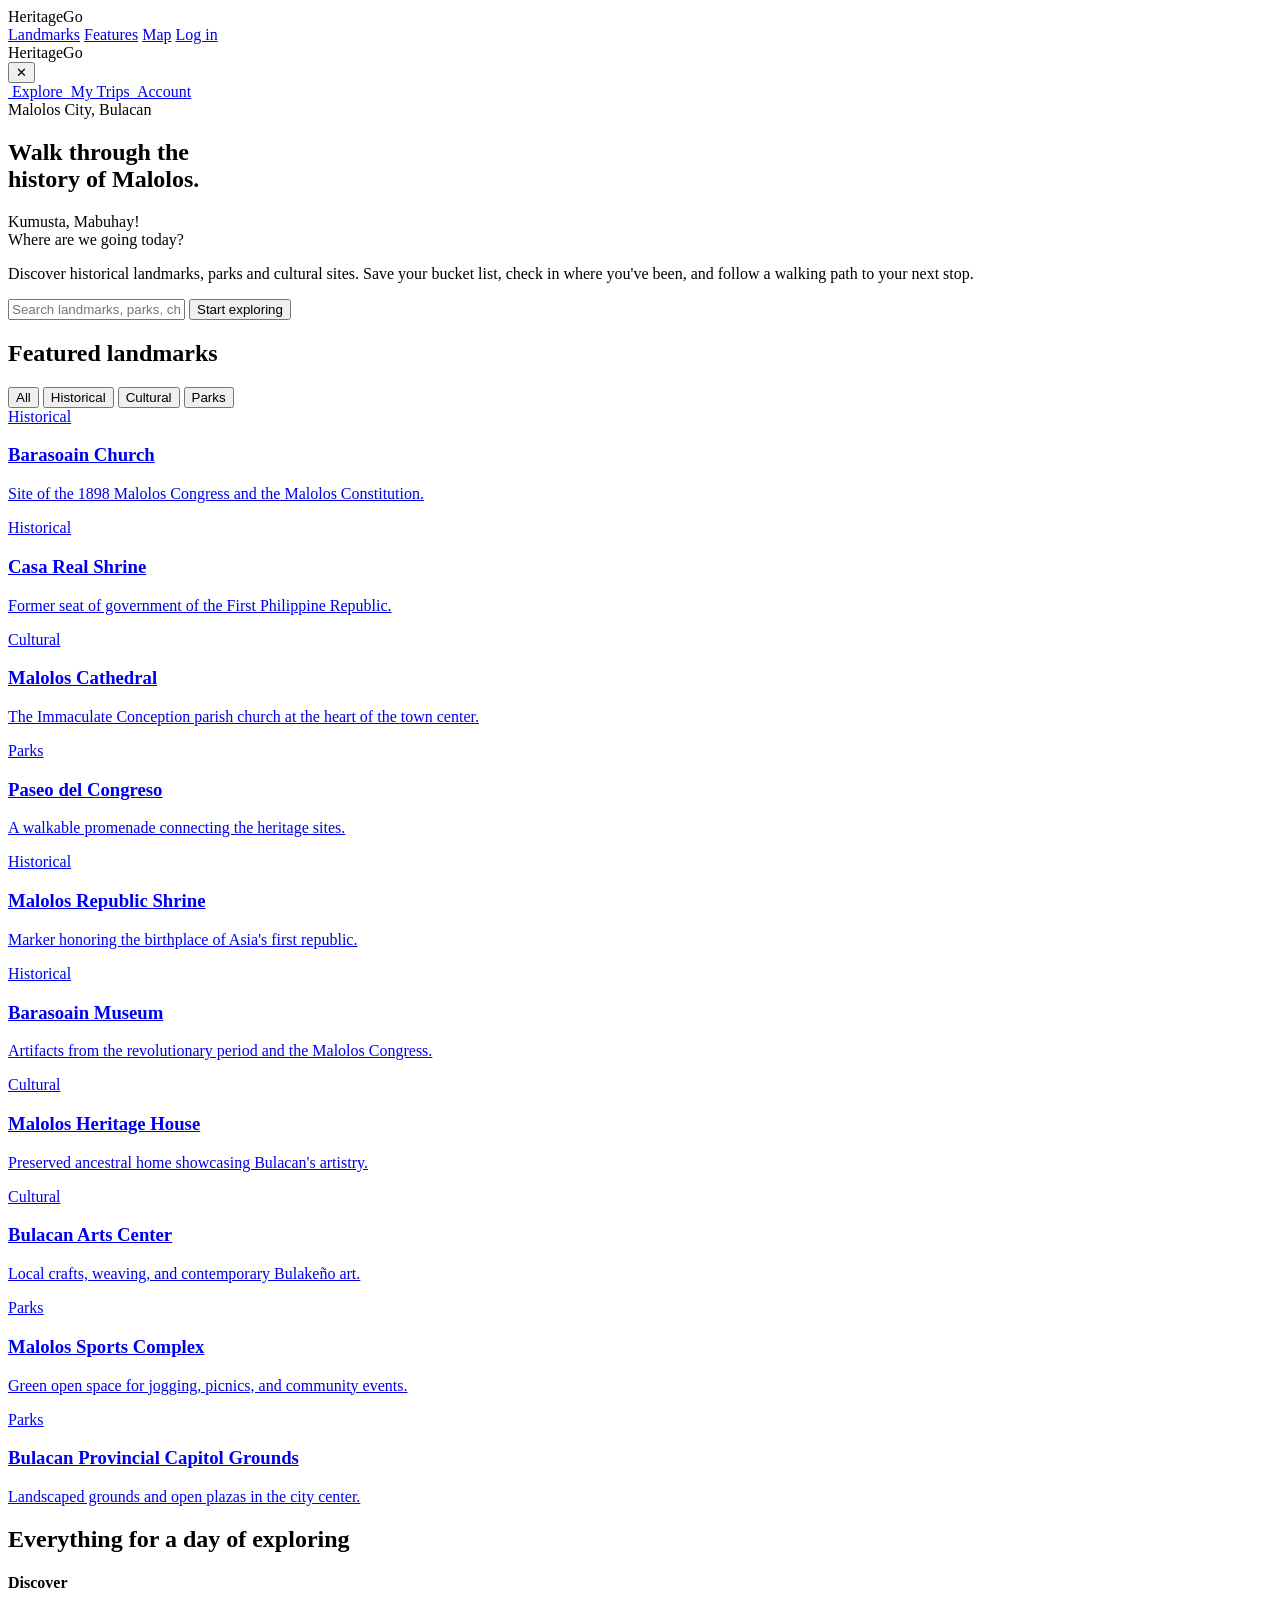
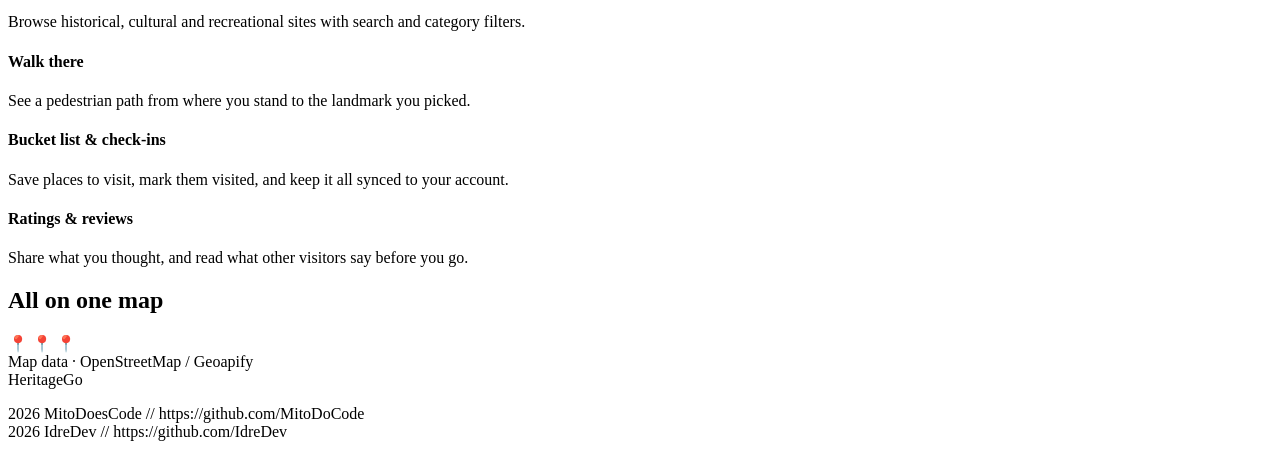
==== docs/index.html @ b8bb0aea "Use landingPage as homepage" ====
<!DOCTYPE html>
<html lang="en">
<head>
  <meta charset="UTF-8">
  <meta name="viewport" content="width=device-width, initial-scale=1.0">
  <title>HeritageGo — Malolos</title>
  <link rel="preconnect" href="https://fonts.googleapis.com">
  <link rel="preconnect" href="https://fonts.gstatic.com" crossorigin>
  <link rel="stylesheet" href="../CSS/landingPage.css">
  <link href="https://fonts.googleapis.com/css2?family=DM+Serif+Display:ital@0;1&family=Inter:opsz,wght@14..32,400;14..32,500;14..32,600&display=swap" rel="stylesheet">
</head>
<body>

  <!-- ========== HEADER ========== -->
  <header class="site-header">
    <div class="logo" id="logoBtn" role="button" tabindex="0" aria-label="Open menu">
      <span class="logo-icon" id="logoIcon"></span>
      <span class="logo-text">HeritageGo</span>
    </div>
    <nav class="main-nav">
      <a href="#">Landmarks</a>
      <a href="#">Features</a>
      <a href="#">Map</a>
      <a href="login&signupPage.html" class="btn-login">Log in</a>
    </nav>
  </header>

  <!-- ========== SIDEBAR ========== -->
  <div class="sidebar-overlay" id="sidebarOverlay"></div>

  <aside class="sidebar" id="sidebar" aria-hidden="true">
    <div class="sidebar-header">
      <div class="logo">
        <span class="logo-icon"></span>
        <span class="logo-text">HeritageGo</span>
      </div>
      <button class="sidebar-close" id="sidebarClose" aria-label="Close menu">✕</button>
    </div>

    <nav class="sidebar-nav">
  <a href="landingPage.html" class="sidebar-link" data-page="explore">
    <img src="../Images/logos/compass.png" alt="" class="sidebar-icon-img">
    <span>Explore</span>
  </a>
  <a href="mytripsPage.html" class="sidebar-link" data-page="trips">
    <img src="../Images/logos/wishlist.png" alt="" class="sidebar-icon-img">
    <span>My Trips</span>
  </a>
  <a href="#account" class="sidebar-link" data-page="account">
    <img src="../Images/logos/user.png" alt="" class="sidebar-icon-img">
    <span>Account</span>
  </a>
</nav>

  </aside>

  <!-- ========== HERO ========== -->
  <section class="hero">
    <div class="hero-content">
      <span class="badge">Malolos City, Bulacan</span>
      <h1>Walk through the<br>history of Malolos.</h1>

      <div class="hero-tagline-rotator">
        <p class="hero-sub tagline-line tagline-line--greeting">
          Kumusta, Mabuhay!<br>Where are we going today?
        </p>
        <p class="hero-sub tagline-line tagline-line--description">
          Discover historical landmarks, parks and cultural sites. Save your bucket list, check in where you've been, and follow a walking path to your next stop.
        </p>
      </div>

      <div class="search-row">
        <input type="text" placeholder="Search landmarks, parks, churches" class="search-input">
        <button class="btn-primary" id="startBtn" type="button">Start exploring</button>
      </div>
    </div>

    <div class="hero-image">
      <div class="placeholder-graphic">
        <div class="church-silhouette">
          <div class="tower left"></div>
          <div class="tower right"></div>
          <div class="main-body"></div>
          <div class="arch"></div>
        </div>
      </div>
    </div>
  </section>

  <!-- ========== FEATURED LANDMARKS ========== -->
  <section class="featured">
    <div class="section-header">
      <h2>Featured landmarks</h2>
      <div class="filter-tabs" id="filterTabs">
        <button class="tab active" data-filter="all">All</button>
        <button class="tab" data-filter="historical">Historical</button>
        <button class="tab" data-filter="cultural">Cultural</button>
        <button class="tab" data-filter="parks">Parks</button>
      </div>
    </div>

    <div class="card-grid" id="cardGrid">

      <!-- Card 1 -->
      <a href="placesPage.html?id=barasoain" class="card" data-category="historical">
        <div class="card-image"><div class="mini-graphic"></div></div>
        <div class="card-body">
          <span class="card-tag">Historical</span>
          <h3>Barasoain Church</h3>
          <p>Site of the 1898 Malolos Congress and the Malolos Constitution.</p>
        </div>
      </a>

      <!-- Card 2 -->
      <a href="placesPage.html?id=casa-real" class="card" data-category="historical">
        <div class="card-image"><div class="mini-graphic"></div></div>
        <div class="card-body">
          <span class="card-tag">Historical</span>
          <h3>Casa Real Shrine</h3>
          <p>Former seat of government of the First Philippine Republic.</p>
        </div>
      </a>

      <!-- Card 3 -->
      <a href="placesPage.html?id=malolos-cathedral" class="card" data-category="cultural">
        <div class="card-image"><div class="mini-graphic"></div></div>
        <div class="card-body">
          <span class="card-tag">Cultural</span>
          <h3>Malolos Cathedral</h3>
          <p>The Immaculate Conception parish church at the heart of the town center.</p>
        </div>
      </a>

      <!-- Card 4 -->
      <a href="placesPage.html?id=paseo" class="card" data-category="parks">
        <div class="card-image"><div class="mini-graphic"></div></div>
        <div class="card-body">
          <span class="card-tag">Parks</span>
          <h3>Paseo del Congreso</h3>
          <p>A walkable promenade connecting the heritage sites.</p>
        </div>
      </a>

      <!-- Extra Historical -->
      <a href="placesPage.html?id=republic-shrine" class="card" data-category="historical">
        <div class="card-image"><div class="mini-graphic"></div></div>
        <div class="card-body">
          <span class="card-tag">Historical</span>
          <h3>Malolos Republic Shrine</h3>
          <p>Marker honoring the birthplace of Asia's first republic.</p>
        </div>
      </a>

      <a href="placesPage.html?id=barasoain-museum" class="card" data-category="historical">
        <div class="card-image"><div class="mini-graphic"></div></div>
        <div class="card-body">
          <span class="card-tag">Historical</span>
          <h3>Barasoain Museum</h3>
          <p>Artifacts from the revolutionary period and the Malolos Congress.</p>
        </div>
      </a>

      <!-- Extra Cultural -->
      <a href="placesPage.html?id=heritage-house" class="card" data-category="cultural">
        <div class="card-image"><div class="mini-graphic"></div></div>
        <div class="card-body">
          <span class="card-tag">Cultural</span>
          <h3>Malolos Heritage House</h3>
          <p>Preserved ancestral home showcasing Bulacan's artistry.</p>
        </div>
      </a>

      <a href="placesPage.html?id=arts-center" class="card" data-category="cultural">
        <div class="card-image"><div class="mini-graphic"></div></div>
        <div class="card-body">
          <span class="card-tag">Cultural</span>
          <h3>Bulacan Arts Center</h3>
          <p>Local crafts, weaving, and contemporary Bulakeño art.</p>
        </div>
      </a>

      <!-- Extra Parks -->
      <a href="placesPage.html?id=sports-complex" class="card" data-category="parks">
        <div class="card-image"><div class="mini-graphic"></div></div>
        <div class="card-body">
          <span class="card-tag">Parks</span>
          <h3>Malolos Sports Complex</h3>
          <p>Green open space for jogging, picnics, and community events.</p>
        </div>
      </a>

      <a href="placesPage.html?id=capitol-grounds" class="card" data-category="parks">
        <div class="card-image"><div class="mini-graphic"></div></div>
        <div class="card-body">
          <span class="card-tag">Parks</span>
          <h3>Bulacan Provincial Capitol Grounds</h3>
          <p>Landscaped grounds and open plazas in the city center.</p>
        </div>
      </a>

    </div>
  </section>

  <!-- ========== FEATURES ========== -->
  <section class="features">
    <h2>Everything for a day of exploring</h2>
    <div class="feature-grid">
      <div class="feature-item">
        <h4>Discover</h4>
        <p>Browse historical, cultural and recreational sites with search and category filters.</p>
      </div>
      <div class="feature-item">
        <h4>Walk there</h4>
        <p>See a pedestrian path from where you stand to the landmark you picked.</p>
      </div>
      <div class="feature-item">
        <h4>Bucket list &amp; check-ins</h4>
        <p>Save places to visit, mark them visited, and keep it all synced to your account.</p>
      </div>
      <div class="feature-item">
        <h4>Ratings &amp; reviews</h4>
        <p>Share what you thought, and read what other visitors say before you go.</p>
      </div>
    </div>
  </section>

  <!-- ========== MAP SECTION ========== -->
  <section class="map-section">
    <h2>All on one map</h2>

    <div class="map-canvas">
      <div class="road road-h1"></div>
      <div class="road road-h2"></div>
      <div class="road road-h3"></div>
      <div class="road road-v1"></div>
      <div class="road road-v2"></div>
      <div class="road road-v3"></div>
      <div class="road road-v4"></div>

      <div class="map-block block-1"></div>
      <div class="map-block block-2"></div>

      <span class="map-pin pin-1">📍</span>
      <span class="map-pin pin-2">📍</span>
      <span class="map-pin pin-3">📍</span>

      <div class="map-terrain"></div>
      <div class="map-attribution">Map data · OpenStreetMap / Geoapify</div>
    </div>
  </section>

  <!-- ========== FOOTER ========== -->
  <footer class="site-footer">
    <div class="footer-inner">
      <div class="footer-logo">HeritageGo</div>
      <p class="footer-text">
       2026 MitoDoesCode // https://github.com/MitoDoCode
       <br>
       2026 IdreDev // https://github.com/IdreDev
      </p>
    </div>
  </footer>

  <script src="../JS/landingPage.js"></script>
  <script src="../JS/easteregg.js"></script>
  <script src="../JS/landingpageSidebar.js"></script>
</body>
</html>
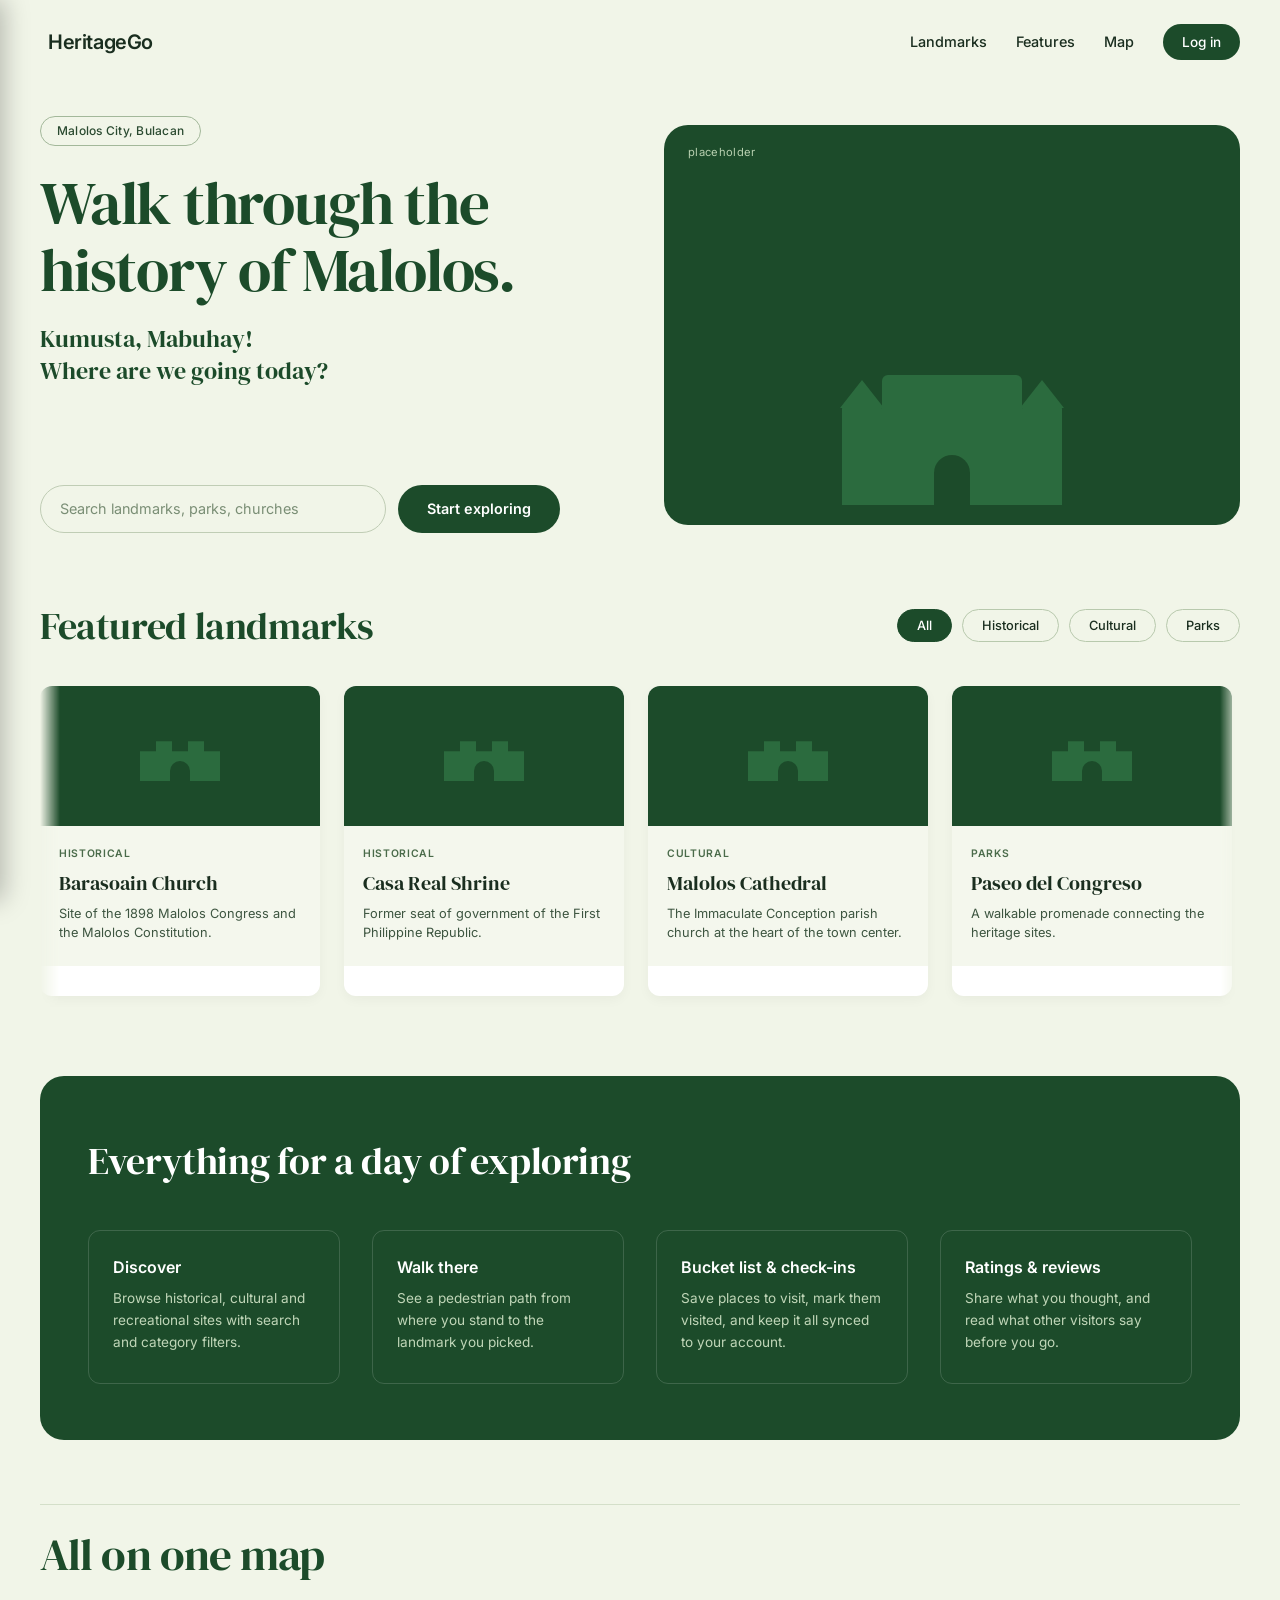
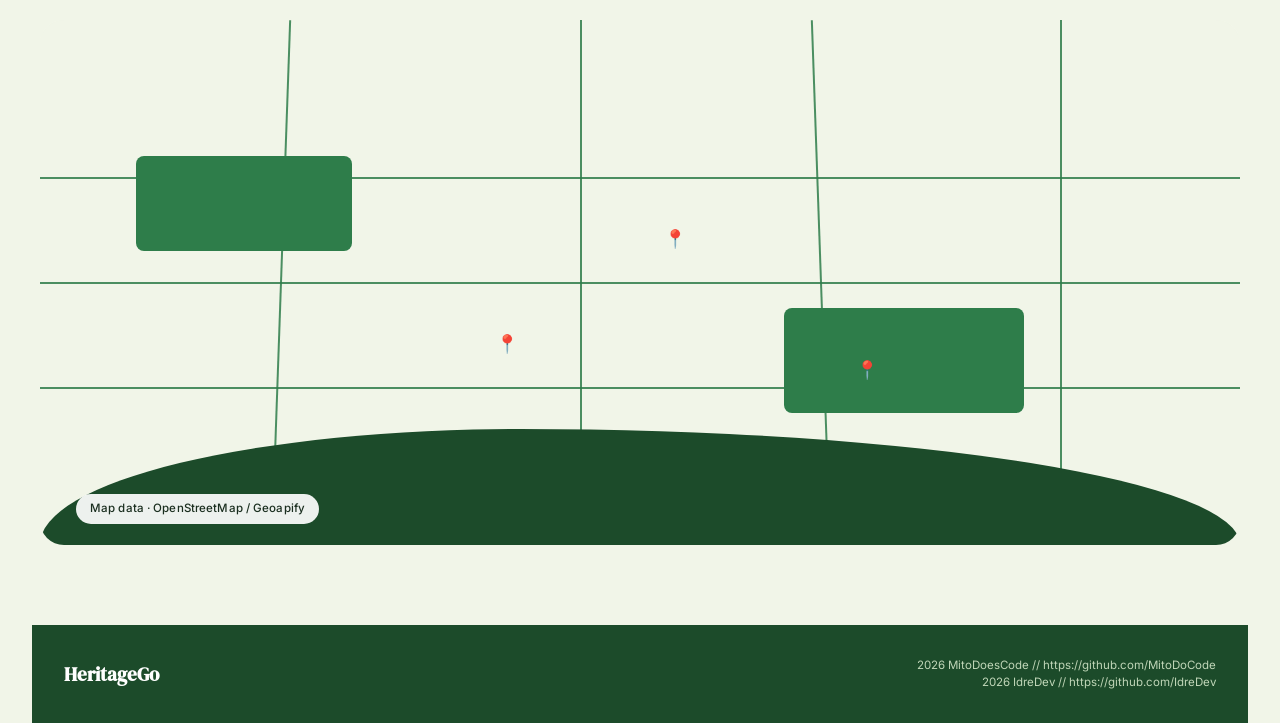
==== commit 4cfb0c8f: "Fix sidebar link to homepage" ====
--- a/docs/index.html
+++ b/docs/index.html
@@ -6,7 +6,7 @@
   <title>HeritageGo — Malolos</title>
   <link rel="preconnect" href="https://fonts.googleapis.com">
   <link rel="preconnect" href="https://fonts.gstatic.com" crossorigin>
-  <link rel="stylesheet" href="../CSS/landingPage.css">
+  <link rel="stylesheet" href="CSS/landingPage.css">
   <link href="https://fonts.googleapis.com/css2?family=DM+Serif+Display:ital@0;1&family=Inter:opsz,wght@14..32,400;14..32,500;14..32,600&display=swap" rel="stylesheet">
 </head>
 <body>
@@ -21,7 +21,7 @@
       <a href="#">Landmarks</a>
       <a href="#">Features</a>
       <a href="#">Map</a>
-      <a href="login&signupPage.html" class="btn-login">Log in</a>
+      <a href="HTML/login&signupPage.html" class="btn-login">Log in</a>
     </nav>
   </header>
 
@@ -38,16 +38,16 @@
     </div>
 
     <nav class="sidebar-nav">
-  <a href="landingPage.html" class="sidebar-link" data-page="explore">
-    <img src="../Images/logos/compass.png" alt="" class="sidebar-icon-img">
+  <a href="index.html" class="sidebar-link" data-page="explore">
+    <img src="Images/logos/compass.png" alt="" class="sidebar-icon-img">
     <span>Explore</span>
   </a>
-  <a href="mytripsPage.html" class="sidebar-link" data-page="trips">
-    <img src="../Images/logos/wishlist.png" alt="" class="sidebar-icon-img">
+  <a href="HTML/mytripsPage.html" class="sidebar-link" data-page="trips">
+    <img src="Images/logos/wishlist.png" alt="" class="sidebar-icon-img">
     <span>My Trips</span>
   </a>
   <a href="#account" class="sidebar-link" data-page="account">
-    <img src="../Images/logos/user.png" alt="" class="sidebar-icon-img">
+    <img src="Images/logos/user.png" alt="" class="sidebar-icon-img">
     <span>Account</span>
   </a>
 </nav>
@@ -102,7 +102,7 @@
     <div class="card-grid" id="cardGrid">
 
       <!-- Card 1 -->
-      <a href="placesPage.html?id=barasoain" class="card" data-category="historical">
+      <a href="HTML/placesPage.html?id=barasoain" class="card" data-category="historical">
         <div class="card-image"><div class="mini-graphic"></div></div>
         <div class="card-body">
           <span class="card-tag">Historical</span>
@@ -112,7 +112,7 @@
       </a>
 
       <!-- Card 2 -->
-      <a href="placesPage.html?id=casa-real" class="card" data-category="historical">
+      <a href="HTML/placesPage.html?id=casa-real" class="card" data-category="historical">
         <div class="card-image"><div class="mini-graphic"></div></div>
         <div class="card-body">
           <span class="card-tag">Historical</span>
@@ -122,7 +122,7 @@
       </a>
 
       <!-- Card 3 -->
-      <a href="placesPage.html?id=malolos-cathedral" class="card" data-category="cultural">
+      <a href="HTML/placesPage.html?id=malolos-cathedral" class="card" data-category="cultural">
         <div class="card-image"><div class="mini-graphic"></div></div>
         <div class="card-body">
           <span class="card-tag">Cultural</span>
@@ -132,7 +132,7 @@
       </a>
 
       <!-- Card 4 -->
-      <a href="placesPage.html?id=paseo" class="card" data-category="parks">
+      <a href="HTML/placesPage.html?id=paseo" class="card" data-category="parks">
         <div class="card-image"><div class="mini-graphic"></div></div>
         <div class="card-body">
           <span class="card-tag">Parks</span>
@@ -142,7 +142,7 @@
       </a>
 
       <!-- Extra Historical -->
-      <a href="placesPage.html?id=republic-shrine" class="card" data-category="historical">
+      <a href="HTML/placesPage.html?id=republic-shrine" class="card" data-category="historical">
         <div class="card-image"><div class="mini-graphic"></div></div>
         <div class="card-body">
           <span class="card-tag">Historical</span>
@@ -151,7 +151,7 @@
         </div>
       </a>
 
-      <a href="placesPage.html?id=barasoain-museum" class="card" data-category="historical">
+      <a href="HTML/placesPage.html?id=barasoain-museum" class="card" data-category="historical">
         <div class="card-image"><div class="mini-graphic"></div></div>
         <div class="card-body">
           <span class="card-tag">Historical</span>
@@ -161,7 +161,7 @@
       </a>
 
       <!-- Extra Cultural -->
-      <a href="placesPage.html?id=heritage-house" class="card" data-category="cultural">
+      <a href="HTML/placesPage.html?id=heritage-house" class="card" data-category="cultural">
         <div class="card-image"><div class="mini-graphic"></div></div>
         <div class="card-body">
           <span class="card-tag">Cultural</span>
@@ -170,7 +170,7 @@
         </div>
       </a>
 
-      <a href="placesPage.html?id=arts-center" class="card" data-category="cultural">
+      <a href="HTML/placesPage.html?id=arts-center" class="card" data-category="cultural">
         <div class="card-image"><div class="mini-graphic"></div></div>
         <div class="card-body">
           <span class="card-tag">Cultural</span>
@@ -180,7 +180,7 @@
       </a>
 
       <!-- Extra Parks -->
-      <a href="placesPage.html?id=sports-complex" class="card" data-category="parks">
+      <a href="HTML/placesPage.html?id=sports-complex" class="card" data-category="parks">
         <div class="card-image"><div class="mini-graphic"></div></div>
         <div class="card-body">
           <span class="card-tag">Parks</span>
@@ -189,7 +189,7 @@
         </div>
       </a>
 
-      <a href="placesPage.html?id=capitol-grounds" class="card" data-category="parks">
+      <a href="HTML/placesPage.html?id=capitol-grounds" class="card" data-category="parks">
         <div class="card-image"><div class="mini-graphic"></div></div>
         <div class="card-body">
           <span class="card-tag">Parks</span>
@@ -261,8 +261,8 @@
     </div>
   </footer>
 
-  <script src="../JS/landingPage.js"></script>
-  <script src="../JS/easteregg.js"></script>
-  <script src="../JS/landingpageSidebar.js"></script>
+  <script src="JS/landingPage.js"></script>
+  <script src="JS/easteregg.js"></script>
+  <script src="JS/landingpageSidebar.js"></script>
 </body>
 </html>
--- a/docs/CSS/landingPage.css
+++ b/docs/CSS/landingPage.css
@@ -0,0 +1,817 @@
+/* ========== RESET & BASE ========== */
+* {
+  margin: 0;
+  padding: 0;
+  box-sizing: border-box;
+}
+
+:root {
+  --bg-cream: #f1f5e8;
+  --bg-dark-green: #1c4b2a;
+  --bg-card-cream: #f4f7ed;
+  --text-dark: #1a2e1f;
+  --text-light: #e9f0e3;
+  --accent-green: #2e7d4a;
+  --border-subtle: #cfdac3;
+  --card-shadow: 0 4px 12px rgba(0, 0, 0, 0.04);
+  --radius-md: 12px;
+  --radius-lg: 24px;
+  --font-serif: 'DM Serif Display', serif;
+  --font-sans: 'Inter', sans-serif;
+}
+
+body {
+  font-family: var(--font-sans);
+  background-color: var(--bg-cream);
+  color: var(--text-dark);
+  line-height: 1.5;
+  -webkit-font-smoothing: antialiased;
+  padding: 0 2rem;
+}
+
+/* ========== HEADER ========== */
+.site-header {
+  display: flex;
+  justify-content: space-between;
+  align-items: center;
+  padding: 1.5rem 0;
+  max-width: 1200px;
+  margin: 0 auto;
+}
+
+.logo {
+  display: flex;
+  align-items: center;
+  gap: 0.5rem;
+  font-weight: 600;
+  font-size: 1.25rem;
+  letter-spacing: -0.02em;
+}
+
+.logo-icon { font-size: 1.2rem; }
+
+.main-nav {
+  display: flex;
+  align-items: center;
+  gap: 1.8rem;
+  font-size: 0.9rem;
+}
+
+.main-nav a {
+  text-decoration: none;
+  color: var(--text-dark);
+  font-weight: 500;
+}
+
+.btn-login {
+  background-color: var(--bg-dark-green);
+  color: #fff !important;
+  padding: 0.5rem 1.2rem;
+  border-radius: 40px;
+  font-weight: 500;
+  font-size: 0.85rem;
+}
+
+/* ========== HERO ========== */
+.hero {
+  display: grid;
+  grid-template-columns: 1fr 1fr;
+  gap: 3rem;
+  max-width: 1200px;
+  margin: 2rem auto 4rem;
+  align-items: center;
+}
+
+.badge {
+  display: inline-block;
+  border: 1.5px solid #a3b89a;
+  border-radius: 40px;
+  padding: 0.3rem 1rem;
+  font-size: 0.75rem;
+  font-weight: 500;
+  letter-spacing: 0.02em;
+  color: #2a4a30;
+  background-color: transparent;
+  margin-bottom: 1.5rem;
+}
+
+.hero h1 {
+  font-family: var(--font-serif);
+  font-size: 3.8rem;
+  line-height: 1.1;
+  letter-spacing: -0.02em;
+  color: var(--bg-dark-green);
+  margin-bottom: 1.2rem;
+  font-weight: 400;
+}
+
+.hero-sub {
+  font-size: 1rem;
+  color: #334e38;
+  max-width: 480px;
+  margin-bottom: 2rem;
+  line-height: 1.6;
+}
+
+.search-row {
+  display: flex;
+  gap: 0.8rem;
+  max-width: 520px;
+}
+
+.search-input {
+  flex: 1;
+  padding: 0.9rem 1.2rem;
+  border: 1.5px solid #c0cdb5;
+  border-radius: 40px;
+  background: transparent;
+  font-family: var(--font-sans);
+  font-size: 0.9rem;
+  color: var(--text-dark);
+  outline: none;
+}
+
+.search-input::placeholder { color: #7a8e75; }
+
+.btn-primary {
+  background-color: var(--bg-dark-green);
+  color: #fff;
+  border: none;
+  padding: 0.9rem 1.8rem;
+  border-radius: 40px;
+  font-weight: 600;
+  font-size: 0.9rem;
+  cursor: default;
+  white-space: nowrap;
+  font-family: var(--font-sans);
+}
+
+/* Hero Graphic */
+.hero-image {
+  background-color: var(--bg-dark-green);
+  border-radius: var(--radius-lg);
+  height: 400px;
+  display: flex;
+  align-items: center;
+  justify-content: center;
+  position: relative;
+  overflow: hidden;
+}
+
+.hero-image::before {
+  content: "placeholder";
+  position: absolute;
+  top: 1.2rem;
+  left: 1.5rem;
+  font-size: 0.7rem;
+  color: #b8d0b0;
+  letter-spacing: 0.03em;
+  font-weight: 400;
+}
+
+.placeholder-graphic {
+  width: 100%;
+  height: 100%;
+  display: flex;
+  align-items: flex-end;
+  justify-content: center;
+  padding-bottom: 20px;
+}
+
+.church-silhouette {
+  position: relative;
+  width: 220px;
+  height: 180px;
+}
+
+.tower.left {
+  position: absolute;
+  left: 0;
+  bottom: 0;
+  width: 40px;
+  height: 100px;
+  background-color: #2b6b3e;
+  border-radius: 4px 4px 0 0;
+}
+.tower.left::after {
+  content: "";
+  position: absolute;
+  top: -25px;
+  left: 50%;
+  transform: translateX(-50%);
+  width: 0;
+  height: 0;
+  border-left: 22px solid transparent;
+  border-right: 22px solid transparent;
+  border-bottom: 28px solid #2b6b3e;
+}
+
+.tower.right {
+  position: absolute;
+  right: 0;
+  bottom: 0;
+  width: 40px;
+  height: 100px;
+  background-color: #2b6b3e;
+  border-radius: 4px 4px 0 0;
+}
+.tower.right::after {
+  content: "";
+  position: absolute;
+  top: -25px;
+  left: 50%;
+  transform: translateX(-50%);
+  width: 0;
+  height: 0;
+  border-left: 22px solid transparent;
+  border-right: 22px solid transparent;
+  border-bottom: 28px solid #2b6b3e;
+}
+
+.main-body {
+  position: absolute;
+  left: 40px;
+  right: 40px;
+  bottom: 0;
+  height: 130px;
+  background-color: #2b6b3e;
+  border-radius: 6px 6px 0 0;
+}
+
+.arch {
+  position: absolute;
+  left: 50%;
+  transform: translateX(-50%);
+  bottom: 0;
+  width: 36px;
+  height: 50px;
+  background-color: #1c4b2a;
+  border-radius: 20px 20px 0 0;
+  z-index: 2;
+}
+
+/* ========== FEATURED LANDMARKS ========== */
+.featured {
+  max-width: 1200px;
+  margin: 0 auto 4rem;
+}
+
+.section-header {
+  display: flex;
+  justify-content: space-between;
+  align-items: center;
+  margin-bottom: 2rem;
+}
+
+.section-header h2 {
+  font-family: var(--font-serif);
+  font-size: 2.4rem;
+  font-weight: 400;
+  color: var(--bg-dark-green);
+  letter-spacing: -0.01em;
+}
+
+.filter-tabs {
+  display: flex;
+  gap: 0.6rem;
+}
+
+.tab {
+  padding: 0.5rem 1.2rem;
+  border-radius: 40px;
+  border: 1.5px solid #b8c9ad;
+  background: transparent;
+  font-family: var(--font-sans);
+  font-size: 0.8rem;
+  font-weight: 500;
+  color: var(--text-dark);
+  cursor: pointer;
+  transition: background-color 0.2s ease, color 0.2s ease, border-color 0.2s ease, transform 0.15s ease;
+}
+
+.tab:hover:not(.active) {
+  background-color: rgba(28, 75, 42, 0.08);
+  border-color: var(--bg-dark-green);
+  color: var(--bg-dark-green);
+}
+
+.tab:active { transform: scale(0.97); }
+
+.tab.active {
+  background-color: var(--bg-dark-green);
+  color: #fff;
+  border-color: var(--bg-dark-green);
+}
+
+
+a.card {
+  text-decoration: none;
+  color: inherit;
+  display: block;
+}
+
+/* Card grid — horizontal scroll */
+.card-grid {
+  display: flex;
+  gap: 1.5rem;
+  overflow-x: auto;
+  overflow-y: hidden;
+ 
+  scroll-snap-type: x proximity;   
+  padding-bottom: 1rem;
+  overscroll-behavior-x: contain; 
+  -webkit-mask-image: linear-gradient(to right, transparent 0, #000 20px, #000 calc(100% - 20px), transparent 100%);
+          mask-image: linear-gradient(to right, transparent 0, #000 20px, #000 calc(100% - 20px), transparent 100%);
+  will-change: scroll-position;
+}
+
+.card-grid .card {
+  flex: 0 0 280px;
+  scroll-snap-align: start;
+  transition: transform 0.25s ease, box-shadow 0.25s ease;
+}
+
+.card-grid .card:hover {
+  transform: translateY(-4px);
+  box-shadow: 0 10px 24px rgba(0, 0, 0, 0.08);
+}
+
+/* Thin scrollbar */
+.card-grid::-webkit-scrollbar { height: 8px; }
+.card-grid::-webkit-scrollbar-track { background: transparent; }
+.card-grid::-webkit-scrollbar-thumb {
+  background: #b8c9ad;
+  border-radius: 20px;
+}
+.card-grid::-webkit-scrollbar-thumb:hover { background: var(--bg-dark-green); }
+
+.card-grid {
+  scrollbar-width: thin;
+  scrollbar-color: #b8c9ad transparent;
+}
+
+/* Card */
+.card {
+  border-radius: var(--radius-md);
+  overflow: hidden;
+  background: #fff;
+  box-shadow: var(--card-shadow);
+}
+
+.card-image {
+  background-color: var(--bg-dark-green);
+  height: 140px;
+  display: flex;
+  align-items: center;
+  justify-content: center;
+}
+
+.mini-graphic {
+  width: 80px;
+  height: 50px;
+  background-color: #2b6b3e;
+  clip-path: polygon(0% 100%, 0% 40%, 20% 40%, 20% 20%, 40% 20%, 40% 40%, 60% 40%, 60% 20%, 80% 20%, 80% 40%, 100% 40%, 100% 100%);
+  position: relative;
+}
+.mini-graphic::after {
+  content: "";
+  position: absolute;
+  bottom: 0;
+  left: 50%;
+  transform: translateX(-50%);
+  width: 20px;
+  height: 20px;
+  background-color: var(--bg-dark-green);
+  border-radius: 10px 10px 0 0;
+}
+
+.card-body {
+  padding: 1.2rem 1.2rem 1.5rem;
+  background-color: var(--bg-card-cream);
+}
+
+.card-tag {
+  font-size: 0.65rem;
+  text-transform: uppercase;
+  letter-spacing: 0.06em;
+  color: #4a6b4a;
+  font-weight: 600;
+  display: block;
+  margin-bottom: 0.4rem;
+}
+
+.card-body h3 {
+  font-family: var(--font-serif);
+  font-size: 1.25rem;
+  font-weight: 400;
+  margin-bottom: 0.4rem;
+  color: #1a2e1f;
+}
+
+.card-body p {
+  font-size: 0.8rem;
+  color: #3d5540;
+  line-height: 1.5;
+}
+
+/* Hidden / animated cards */
+.card.is-hidden { display: none; }
+
+.card.fade-in { animation: cardFadeIn 0.35s ease both; }
+
+@keyframes cardFadeIn {
+  from { opacity: 0; transform: translateY(8px); }
+  to   { opacity: 1; transform: translateY(0); }
+}
+
+/* ========== FEATURES SECTION ========== */
+.features {
+  background-color: var(--bg-dark-green);
+  border-radius: var(--radius-lg);
+  padding: 3.5rem 3rem;
+  max-width: 1200px;
+  margin: 0 auto 4rem;
+  color: var(--text-light);
+}
+
+.features h2 {
+  font-family: var(--font-serif);
+  font-size: 2.4rem;
+  font-weight: 400;
+  margin-bottom: 2.5rem;
+  color: #fff;
+  letter-spacing: -0.01em;
+}
+
+.feature-grid {
+  display: grid;
+  grid-template-columns: repeat(4, 1fr);
+  gap: 2rem;
+}
+
+.feature-item {
+  border: 1px solid rgba(255, 255, 255, 0.15);
+  border-radius: var(--radius-md);
+  padding: 1.5rem 1.5rem 1.8rem;
+}
+
+.feature-item h4 {
+  font-size: 1rem;
+  font-weight: 600;
+  margin-bottom: 0.6rem;
+  color: #fff;
+}
+
+.feature-item p {
+  font-size: 0.85rem;
+  line-height: 1.6;
+  color: #c0d6b8;
+}
+
+/* ========== MAP SECTION ========== */
+.map-section {
+  max-width: 1200px;
+  margin: 0 auto 3rem;
+  padding: 1rem 0 2rem;
+  border-top: 1px solid #d4dfc9;
+}
+
+.map-section h2 {
+  font-family: var(--font-serif);
+  font-size: 2.8rem;
+  font-weight: 400;
+  color: var(--bg-dark-green);
+  letter-spacing: -0.02em;
+}
+
+/* Map canvas */
+.map-canvas {
+  position: relative;
+  width: 100%;
+  aspect-ratio: 16 / 7;
+  min-height: 260px;
+  max-height: 560px;
+  margin-top: 2rem;
+  background-color: var(--bg-cream);
+  border-radius: var(--radius-lg);
+  overflow: hidden;
+}
+
+.road {
+  position: absolute;
+  background-color: #2e7d4a;
+  opacity: 0.85;
+}
+
+.road-h1 { top: 30%; left: 0; width: 100%; height: 2px; }
+.road-h2 { top: 50%; left: 0; width: 100%; height: 2px; }
+.road-h3 { top: 70%; left: 0; width: 100%; height: 2px; }
+
+.road-v1 { top: 0; left: 20%; width: 2px; height: 100%; transform: rotate(2deg); }
+.road-v2 { top: 0; left: 45%; width: 2px; height: 100%; }
+.road-v3 { top: 0; left: 65%; width: 2px; height: 100%; transform: rotate(-2deg); }
+.road-v4 { top: 0; left: 85%; width: 2px; height: 100%; }
+
+.map-block {
+  position: absolute;
+  background-color: #2e7d4a;
+  border-radius: 8px;
+  z-index: 2;
+}
+.block-1 { top: 26%; left: 8%;  width: 18%; height: 18%; }
+.block-2 { top: 55%; left: 62%; width: 20%; height: 20%; }
+
+.map-pin {
+  position: absolute;
+  font-size: clamp(0.9rem, 1.4vw, 1.3rem);
+  z-index: 3;
+  line-height: 1;
+}
+.pin-1 { top: 40%; left: 52%; }
+.pin-2 { top: 60%; left: 38%; }
+.pin-3 { top: 65%; left: 68%; }
+
+.map-terrain {
+  position: absolute;
+  bottom: 0;
+  left: 0;
+  width: 100%;
+  height: 22%;
+  background-color: #1c4b2a;
+  border-radius: 40% 60% 0 0 / 100% 100% 0 0;
+  z-index: 2;
+}
+
+.map-attribution {
+  position: absolute;
+  bottom: 4%;
+  left: 3%;
+  z-index: 4;
+  background-color: rgba(255, 255, 255, 0.92);
+  color: #1a2e1f;
+  font-size: clamp(0.6rem, 0.9vw, 0.75rem);
+  font-weight: 500;
+  padding: 6px 14px;
+  border-radius: 20px;
+  letter-spacing: 0.01em;
+  white-space: nowrap;
+}
+
+/* ========== FOOTER ========== */
+.site-footer {
+  background-color: var(--bg-dark-green);
+  color: var(--text-light);
+  padding: 2rem clamp(1rem, 4vw, 2rem);
+  margin-top: 3rem;
+}
+
+.footer-inner {
+  max-width: 1200px;
+  margin: 0 auto;
+  display: flex;
+  justify-content: space-between;
+  align-items: center;
+  gap: 2rem;
+  flex-wrap: wrap;
+}
+
+.footer-logo {
+  font-family: var(--font-serif);
+  font-size: clamp(1.1rem, 1.5vw, 1.4rem);
+  font-weight: 700;
+  color: #fff;
+}
+
+.footer-text {
+  font-size: clamp(0.7rem, 0.9vw, 0.85rem);
+  color: #c0d6b8;
+  max-width: 560px;
+  text-align: right;
+  line-height: 1.5;
+  margin: 0;
+}
+
+/* ========== RESPONSIVE ========== */
+@media (max-width: 1024px) {
+  .hero {
+    grid-template-columns: 1fr;
+    gap: 2rem;
+  }
+  .hero h1 { font-size: 3rem; }
+  .feature-grid { grid-template-columns: repeat(2, 1fr); }
+}
+
+@media (max-width: 640px) {
+  body { padding: 0 1.2rem; }
+
+  .site-header {
+    flex-direction: column;
+    gap: 1rem;
+    align-items: flex-start;
+  }
+  .main-nav {
+    flex-wrap: wrap;
+    gap: 0.8rem;
+  }
+  .hero h1 { font-size: 2.4rem; }
+  .search-row { flex-direction: column; }
+  .btn-primary { width: 100%; }
+  .section-header {
+    flex-direction: column;
+    align-items: flex-start;
+    gap: 1rem;
+  }
+  .feature-grid { grid-template-columns: 1fr; }
+  .features { padding: 2rem 1.5rem; }
+  .features h2 { font-size: 1.8rem; }
+  .map-section h2 { font-size: 2rem; }
+  .hero-image { height: 280px; }
+  .church-silhouette { transform: scale(0.8); }
+
+  .card-grid .card { flex: 0 0 78%; }
+
+  .footer-inner {
+    flex-direction: column;
+    text-align: center;
+  }
+  .footer-text { text-align: center; }
+  .map-canvas {
+    aspect-ratio: 4 / 3;
+    min-height: 260px;
+  }
+}
+
+.card-grid.dragging {
+  cursor: grabbing;
+  scroll-snap-type: none;
+}
+
+.card-grid {
+  cursor: grab;
+}
+/* ========== ROTATING HERO TAGLINE ========== */
+.hero-tagline-rotator {
+  position: relative;
+  min-height: 130px;
+  max-width: 480px;
+  margin-bottom: 2rem;
+}
+
+.tagline-line {
+  position: absolute;
+  inset: 0;
+  font-size: 1rem;
+  line-height: 1.6;
+  color: #334e38;
+  opacity: 0;
+  transform: translateY(8px);
+  transition: opacity 0.6s ease, transform 0.6s ease;
+  pointer-events: none;
+}
+
+.tagline-line.is-visible {
+  opacity: 1;
+  transform: translateY(0);
+  pointer-events: auto;
+}
+
+.tagline-line--greeting {
+  font-family: var(--font-serif);
+  font-size: 1.5rem;
+  color: var(--bg-dark-green);
+  line-height: 1.35;
+}
+
+.hero-tagline-rotator .hero-sub { margin-bottom: 0; }
+/* ========== SIDEBAR ========== *//* ========== SIDEBAR ========== */
+.sidebar-overlay {
+  position: fixed;
+  inset: 0;
+  background: rgba(15, 30, 20, 0.45);
+  opacity: 0;
+  pointer-events: none;
+  transition: opacity 0.3s ease;
+  z-index: 999;
+}
+
+.sidebar-overlay.is-open {
+  opacity: 1;
+  pointer-events: auto;
+}
+
+.sidebar {
+  position: fixed;
+  top: 0;
+  left: 0;
+  width: 280px;
+  max-width: 85vw;
+  height: 100vh;
+  background-color: var(--bg-dark-green);    
+  box-shadow: 4px 0 24px rgba(0, 0, 0, 0.25);
+  transform: translateX(-100%);
+  transition: transform 0.35s cubic-bezier(0.4, 0, 0.2, 1);
+  z-index: 1000;
+  display: flex;
+  flex-direction: column;
+  overflow: hidden;
+}
+
+.sidebar.is-open { transform: translateX(0); }
+
+/* --- WHITE HEADER --- */
+.sidebar-header {
+  background-color: #fff;
+  color: var(--bg-dark-green);
+  display: flex;
+  justify-content: space-between;
+  align-items: center;
+  padding: 1.2rem 1.2rem 1.2rem 1.5rem;
+  flex-shrink: 0;
+}
+
+.sidebar-header .logo {
+  color: var(--bg-dark-green);
+  font-weight: 600;
+  font-size: 1.15rem;
+}
+
+.sidebar-header .logo-icon { font-size: 1.1rem; }
+
+.sidebar-close {
+  background: transparent;
+  border: none;
+  font-size: 1.1rem;
+  cursor: pointer;
+  color: var(--bg-dark-green);
+  padding: 0.3rem 0.6rem;
+  border-radius: 8px;
+  transition: background 0.2s;
+}
+
+.sidebar-close:hover {
+  background: rgba(28, 75, 42, 0.1);
+}
+
+/* --- DARK GREEN BODY --- */
+.sidebar-nav {
+  display: flex;
+  flex-direction: column;
+  gap: 0.4rem;
+  padding: 1.2rem;
+  flex: 1;
+  overflow-y: auto;
+}
+
+.sidebar-link {
+  display: flex;
+  align-items: center;
+  gap: 0.9rem;
+  padding: 0.9rem 1rem;
+  border-radius: var(--radius-md);
+  text-decoration: none;
+  color: #fff;                              
+  font-weight: 500;
+  font-size: 0.95rem;
+  transition: background 0.2s, color 0.2s;
+}
+
+.sidebar-link:hover {
+  background-color: rgba(255, 255, 255, 0.12); 
+  color: #fff;
+}
+
+
+.sidebar-icon-img {
+  width: 22px;
+  height: 22px;
+  object-fit: contain;
+
+
+  filter: brightness(0) invert(1);
+}
+
+
+.sidebar-icon {
+  font-size: 1.15rem;
+  width: 22px;
+  text-align: center;
+}
+
+.logo { cursor: pointer; user-select: none; }
+.logo:focus-visible {
+  outline: 2px solid var(--bg-dark-green);
+  outline-offset: 4px;
+  border-radius: 8px;
+}
+
+.logo { cursor: pointer; user-select: none; }
+.logo:focus-visible {
+  outline: 2px solid var(--bg-dark-green);
+  outline-offset: 4px;
+  border-radius: 8px;
+}
+
+@media (max-width: 640px) {
+  .hero-tagline-rotator { min-height: 110px; }
+  .tagline-line--greeting { font-size: 1.3rem; }
+}
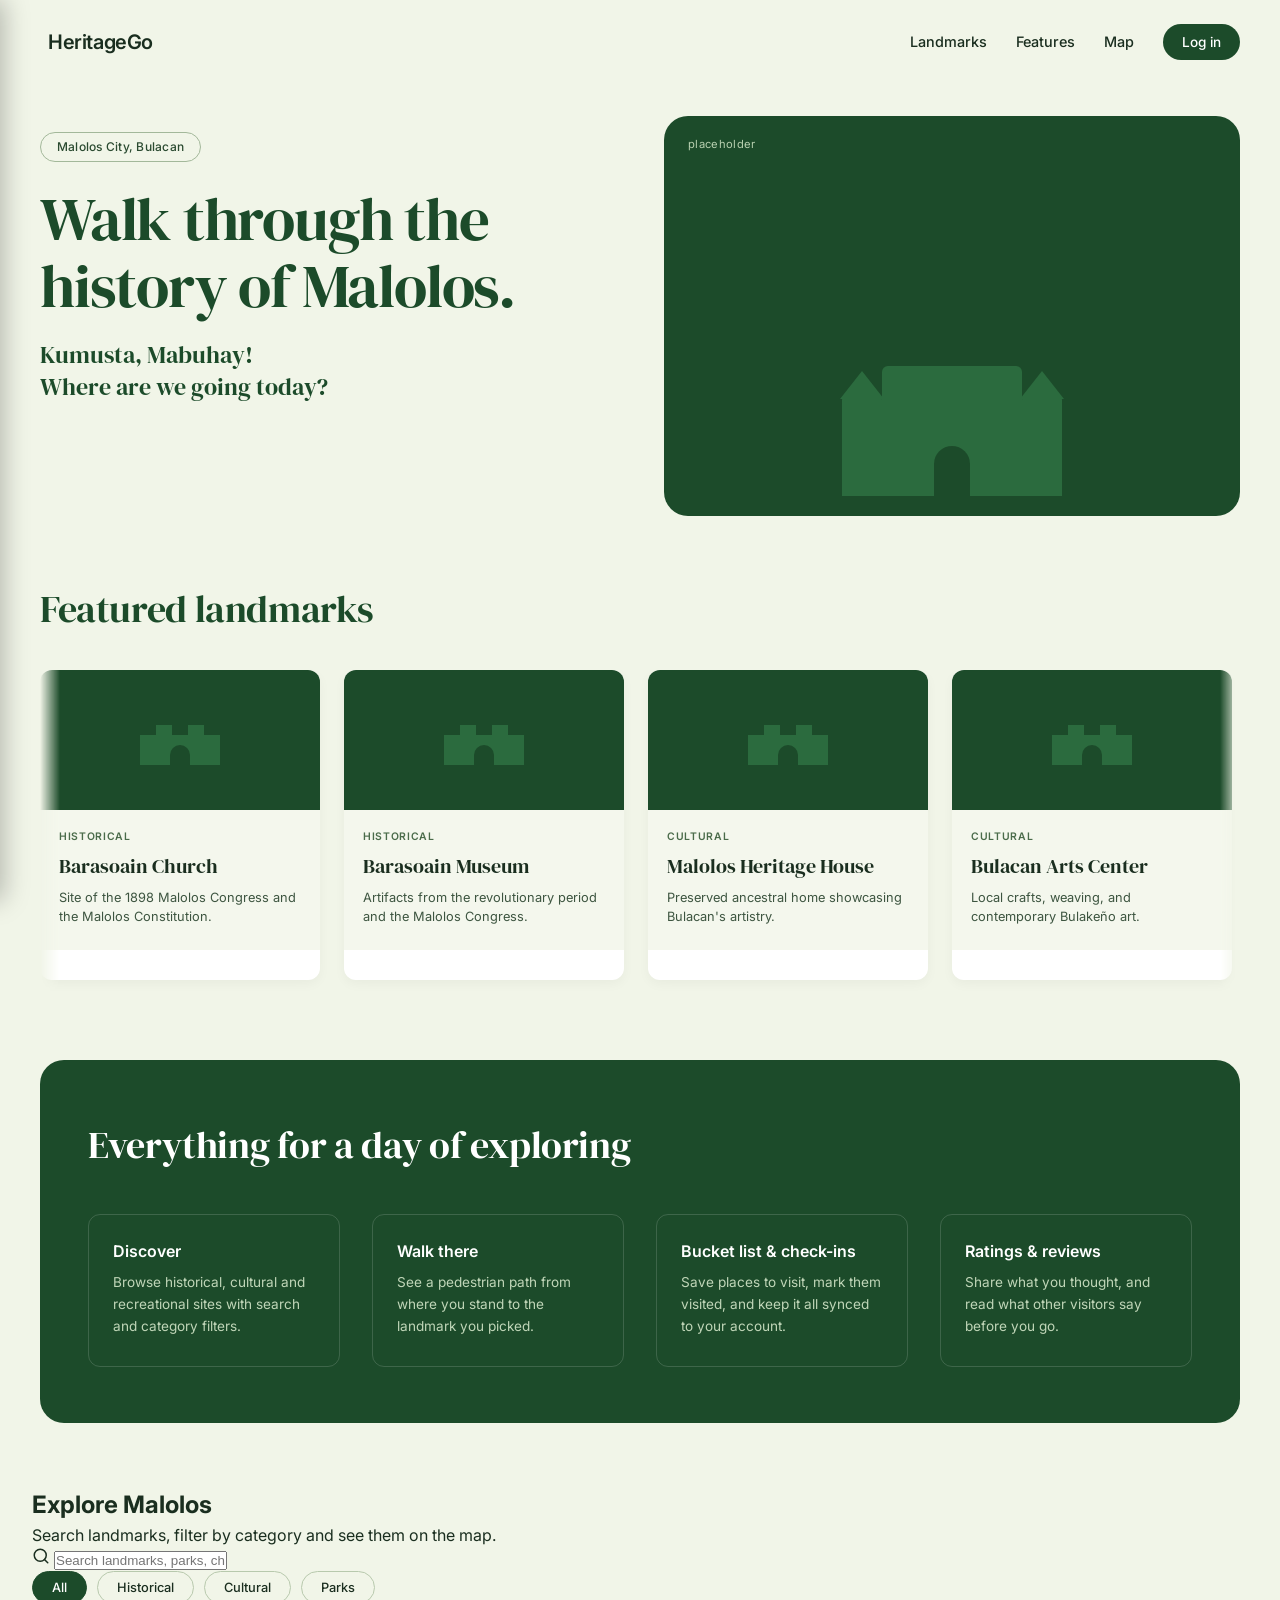
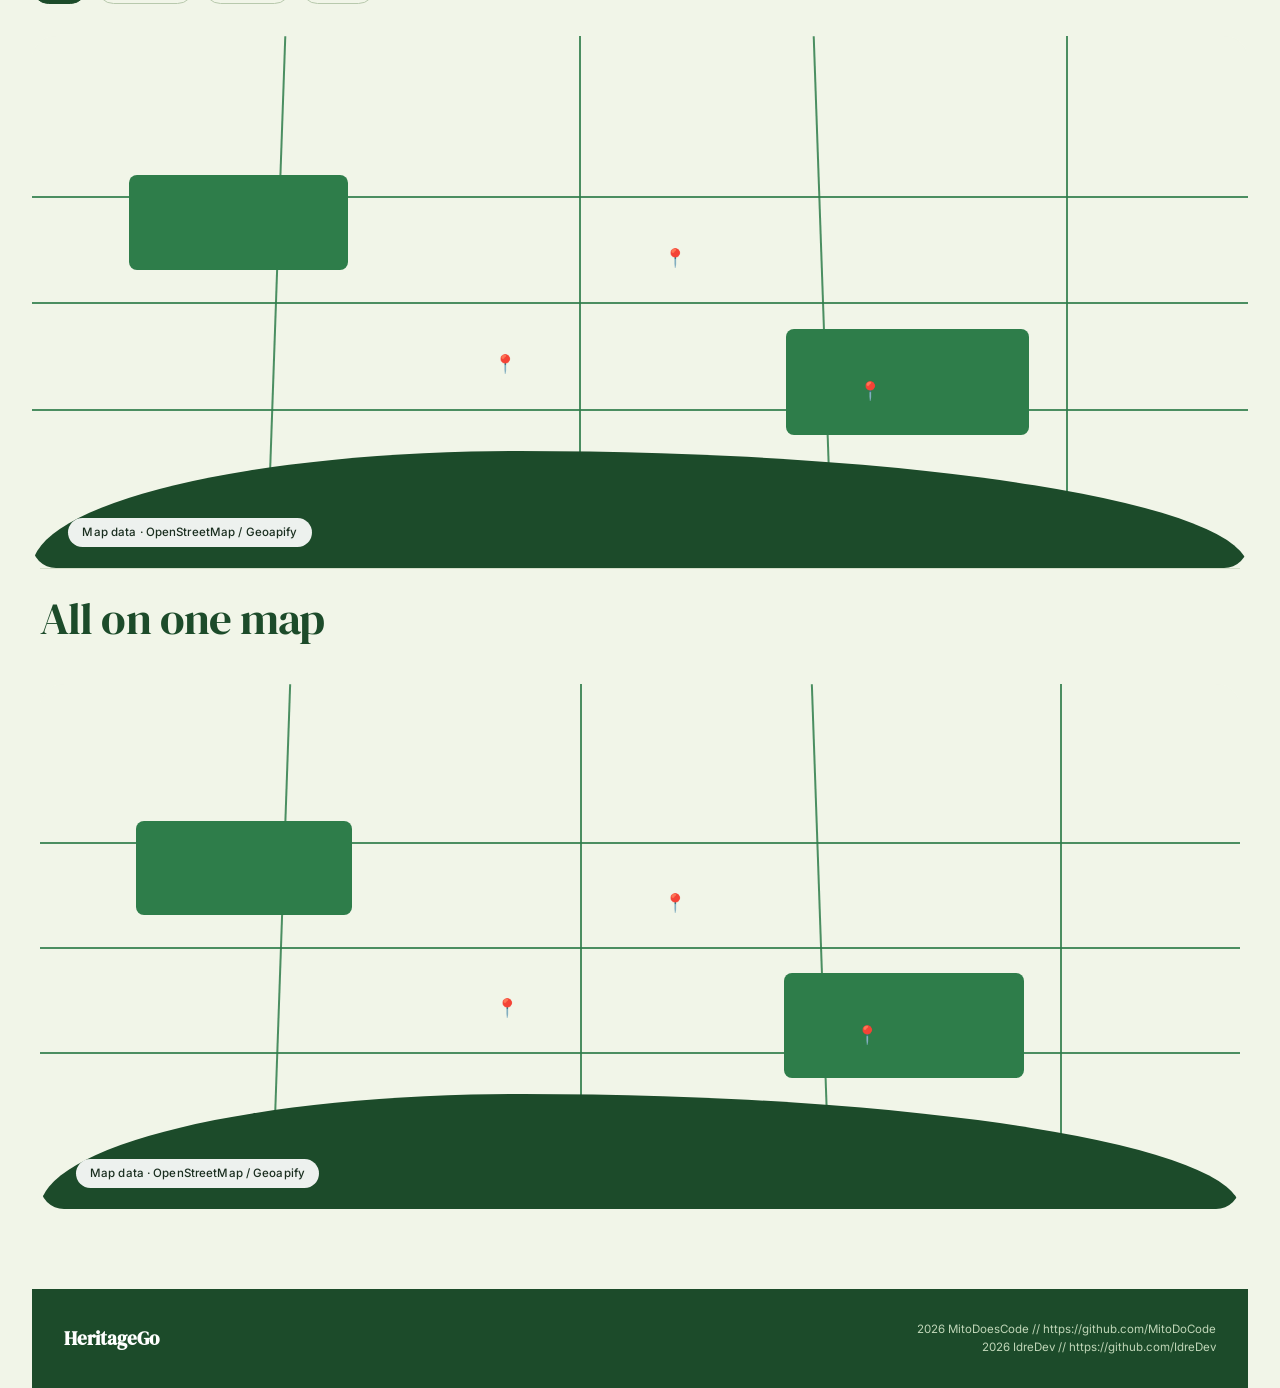
==== commit 6b854628: "Refactor HTML structure and update file paths Updated file paths for stylesheets and scripts, and mo" ====
--- a/docs/index.html
+++ b/docs/index.html
@@ -13,14 +13,20 @@
 
   <!-- ========== HEADER ========== -->
   <header class="site-header">
+
     <div class="logo" id="logoBtn" role="button" tabindex="0" aria-label="Open menu">
-      <span class="logo-icon" id="logoIcon"></span>
+      <span class="hamburger" aria-hidden="true">
+        <span></span>
+        <span></span>
+        <span></span>
+      </span>
       <span class="logo-text">HeritageGo</span>
     </div>
+
     <nav class="main-nav">
-      <a href="#">Landmarks</a>
-      <a href="#">Features</a>
-      <a href="#">Map</a>
+      <a href="#explore">Landmarks</a>
+      <a href="#features">Features</a>
+      <a href="#map">Map</a>
       <a href="HTML/login&signupPage.html" class="btn-login">Log in</a>
     </nav>
   </header>
@@ -38,20 +44,19 @@
     </div>
 
     <nav class="sidebar-nav">
-  <a href="index.html" class="sidebar-link" data-page="explore">
-    <img src="Images/logos/compass.png" alt="" class="sidebar-icon-img">
-    <span>Explore</span>
-  </a>
-  <a href="HTML/mytripsPage.html" class="sidebar-link" data-page="trips">
-    <img src="Images/logos/wishlist.png" alt="" class="sidebar-icon-img">
-    <span>My Trips</span>
-  </a>
-  <a href="#account" class="sidebar-link" data-page="account">
-    <img src="Images/logos/user.png" alt="" class="sidebar-icon-img">
-    <span>Account</span>
-  </a>
-</nav>
-
+      <a href="HTML/landingPage.html" class="sidebar-link" data-page="explore">
+        <img src="Images/logos/compass.png" alt="" class="sidebar-icon-img">
+        <span>Explore</span>
+      </a>
+      <a href="HTML/mytripsPage.html" class="sidebar-link" data-page="trips">
+        <img src="Images/logos/wishlist.png" alt="" class="sidebar-icon-img">
+        <span>My Trips</span>
+      </a>
+      <a href="HTML/accountPage.html" class="sidebar-link" data-page="account">
+        <img src="Images/logos/user.png" alt="" class="sidebar-icon-img">
+        <span>Account</span>
+      </a>
+    </nav>
   </aside>
 
   <!-- ========== HERO ========== -->
@@ -68,11 +73,6 @@
           Discover historical landmarks, parks and cultural sites. Save your bucket list, check in where you've been, and follow a walking path to your next stop.
         </p>
       </div>
-
-      <div class="search-row">
-        <input type="text" placeholder="Search landmarks, parks, churches" class="search-input">
-        <button class="btn-primary" id="startBtn" type="button">Start exploring</button>
-      </div>
     </div>
 
     <div class="hero-image">
@@ -88,10 +88,104 @@
   </section>
 
   <!-- ========== FEATURED LANDMARKS ========== -->
-  <section class="featured">
+  <section class="featured" id="landmarks">
     <div class="section-header">
       <h2>Featured landmarks</h2>
-      <div class="filter-tabs" id="filterTabs">
+    </div>
+
+    <div class="card-grid" id="cardGrid">
+
+      <a href="HTML/placesPage.html?id=barasoain" class="card" data-category="historical">
+        <div class="card-image"><div class="mini-graphic"></div></div>
+        <div class="card-body">
+          <span class="card-tag">Historical</span>
+          <h3>Barasoain Church</h3>
+          <p>Site of the 1898 Malolos Congress and the Malolos Constitution.</p>
+        </div>
+      </a>
+
+      <a href="HTML/placesPage.html?id=barasoain-museum" class="card" data-category="historical">
+        <div class="card-image"><div class="mini-graphic"></div></div>
+        <div class="card-body">
+          <span class="card-tag">Historical</span>
+          <h3>Barasoain Museum</h3>
+          <p>Artifacts from the revolutionary period and the Malolos Congress.</p>
+        </div>
+      </a>
+
+      <a href="HTML/placesPage.html?id=heritage-house" class="card" data-category="cultural">
+        <div class="card-image"><div class="mini-graphic"></div></div>
+        <div class="card-body">
+          <span class="card-tag">Cultural</span>
+          <h3>Malolos Heritage House</h3>
+          <p>Preserved ancestral home showcasing Bulacan's artistry.</p>
+        </div>
+      </a>
+
+      <a href="HTML/placesPage.html?id=arts-center" class="card" data-category="cultural">
+        <div class="card-image"><div class="mini-graphic"></div></div>
+        <div class="card-body">
+          <span class="card-tag">Cultural</span>
+          <h3>Bulacan Arts Center</h3>
+          <p>Local crafts, weaving, and contemporary Bulakeño art.</p>
+        </div>
+      </a>
+
+      <a href="HTML/placesPage.html?id=capitol-grounds" class="card" data-category="parks">
+        <div class="card-image"><div class="mini-graphic"></div></div>
+        <div class="card-body">
+          <span class="card-tag">Parks</span>
+          <h3>Bulacan Provincial Capitol Grounds</h3>
+          <p>Landscaped grounds and open plazas in the city center.</p>
+        </div>
+      </a>
+
+    </div>
+  </section>
+
+  <!-- ========== FEATURES ========== -->
+  <section class="features" id="features">
+    <h2>Everything for a day of exploring</h2>
+    <div class="feature-grid">
+      <div class="feature-item">
+        <h4>Discover</h4>
+        <p>Browse historical, cultural and recreational sites with search and category filters.</p>
+      </div>
+      <div class="feature-item">
+        <h4>Walk there</h4>
+        <p>See a pedestrian path from where you stand to the landmark you picked.</p>
+      </div>
+      <div class="feature-item">
+        <h4>Bucket list &amp; check-ins</h4>
+        <p>Save places to visit, mark them visited, and keep it all synced to your account.</p>
+      </div>
+      <div class="feature-item">
+        <h4>Ratings &amp; reviews</h4>
+        <p>Share what you thought, and read what other visitors say before you go.</p>
+      </div>
+    </div>
+  </section>
+
+  <!-- ========== EXPLORE MALOLOS ========== -->
+  <section class="explore" id="explore">
+    <h2 class="explore-title">Explore Malolos</h2>
+    <p class="explore-sub">Search landmarks, filter by category and see them on the map.</p>
+
+    <div class="explore-toolbar">
+      <div class="explore-search">
+        <svg class="explore-search-icon" viewBox="0 0 24 24" width="18" height="18" fill="none" stroke="currentColor" stroke-width="2" stroke-linecap="round" stroke-linejoin="round" aria-hidden="true">
+          <circle cx="11" cy="11" r="8"/>
+          <line x1="21" y1="21" x2="16.65" y2="16.65"/>
+        </svg>
+        <input
+          type="text"
+          id="exploreSearch"
+          class="explore-search-input"
+          placeholder="Search landmarks, parks, churches"
+        >
+      </div>
+
+      <div class="filter-tabs" id="exploreTabs">
         <button class="tab active" data-filter="all">All</button>
         <button class="tab" data-filter="historical">Historical</button>
         <button class="tab" data-filter="cultural">Cultural</button>
@@ -99,133 +193,39 @@
       </div>
     </div>
 
-    <div class="card-grid" id="cardGrid">
-
-      <!-- Card 1 -->
-      <a href="HTML/placesPage.html?id=barasoain" class="card" data-category="historical">
-        <div class="card-image"><div class="mini-graphic"></div></div>
-        <div class="card-body">
-          <span class="card-tag">Historical</span>
-          <h3>Barasoain Church</h3>
-          <p>Site of the 1898 Malolos Congress and the Malolos Constitution.</p>
-        </div>
-      </a>
-
-      <!-- Card 2 -->
-      <a href="HTML/placesPage.html?id=casa-real" class="card" data-category="historical">
-        <div class="card-image"><div class="mini-graphic"></div></div>
-        <div class="card-body">
-          <span class="card-tag">Historical</span>
-          <h3>Casa Real Shrine</h3>
-          <p>Former seat of government of the First Philippine Republic.</p>
-        </div>
-      </a>
-
-      <!-- Card 3 -->
-      <a href="HTML/placesPage.html?id=malolos-cathedral" class="card" data-category="cultural">
-        <div class="card-image"><div class="mini-graphic"></div></div>
-        <div class="card-body">
-          <span class="card-tag">Cultural</span>
-          <h3>Malolos Cathedral</h3>
-          <p>The Immaculate Conception parish church at the heart of the town center.</p>
-        </div>
-      </a>
-
-      <!-- Card 4 -->
-      <a href="HTML/placesPage.html?id=paseo" class="card" data-category="parks">
-        <div class="card-image"><div class="mini-graphic"></div></div>
-        <div class="card-body">
-          <span class="card-tag">Parks</span>
-          <h3>Paseo del Congreso</h3>
-          <p>A walkable promenade connecting the heritage sites.</p>
-        </div>
-      </a>
-
-      <!-- Extra Historical -->
-      <a href="HTML/placesPage.html?id=republic-shrine" class="card" data-category="historical">
-        <div class="card-image"><div class="mini-graphic"></div></div>
-        <div class="card-body">
-          <span class="card-tag">Historical</span>
-          <h3>Malolos Republic Shrine</h3>
-          <p>Marker honoring the birthplace of Asia's first republic.</p>
-        </div>
-      </a>
-
-      <a href="HTML/placesPage.html?id=barasoain-museum" class="card" data-category="historical">
-        <div class="card-image"><div class="mini-graphic"></div></div>
-        <div class="card-body">
-          <span class="card-tag">Historical</span>
-          <h3>Barasoain Museum</h3>
-          <p>Artifacts from the revolutionary period and the Malolos Congress.</p>
-        </div>
-      </a>
-
-      <!-- Extra Cultural -->
-      <a href="HTML/placesPage.html?id=heritage-house" class="card" data-category="cultural">
-        <div class="card-image"><div class="mini-graphic"></div></div>
-        <div class="card-body">
-          <span class="card-tag">Cultural</span>
-          <h3>Malolos Heritage House</h3>
-          <p>Preserved ancestral home showcasing Bulacan's artistry.</p>
-        </div>
-      </a>
-
-      <a href="HTML/placesPage.html?id=arts-center" class="card" data-category="cultural">
-        <div class="card-image"><div class="mini-graphic"></div></div>
-        <div class="card-body">
-          <span class="card-tag">Cultural</span>
-          <h3>Bulacan Arts Center</h3>
-          <p>Local crafts, weaving, and contemporary Bulakeño art.</p>
-        </div>
-      </a>
-
-      <!-- Extra Parks -->
-      <a href="HTML/placesPage.html?id=sports-complex" class="card" data-category="parks">
-        <div class="card-image"><div class="mini-graphic"></div></div>
-        <div class="card-body">
-          <span class="card-tag">Parks</span>
-          <h3>Malolos Sports Complex</h3>
-          <p>Green open space for jogging, picnics, and community events.</p>
-        </div>
-      </a>
-
-      <a href="HTML/placesPage.html?id=capitol-grounds" class="card" data-category="parks">
-        <div class="card-image"><div class="mini-graphic"></div></div>
-        <div class="card-body">
-          <span class="card-tag">Parks</span>
-          <h3>Bulacan Provincial Capitol Grounds</h3>
-          <p>Landscaped grounds and open plazas in the city center.</p>
-        </div>
-      </a>
-
-    </div>
-  </section>
-
-  <!-- ========== FEATURES ========== -->
-  <section class="features">
-    <h2>Everything for a day of exploring</h2>
-    <div class="feature-grid">
-      <div class="feature-item">
-        <h4>Discover</h4>
-        <p>Browse historical, cultural and recreational sites with search and category filters.</p>
-      </div>
-      <div class="feature-item">
-        <h4>Walk there</h4>
-        <p>See a pedestrian path from where you stand to the landmark you picked.</p>
-      </div>
-      <div class="feature-item">
-        <h4>Bucket list &amp; check-ins</h4>
-        <p>Save places to visit, mark them visited, and keep it all synced to your account.</p>
-      </div>
-      <div class="feature-item">
-        <h4>Ratings &amp; reviews</h4>
-        <p>Share what you thought, and read what other visitors say before you go.</p>
-      </div>
+    <div class="explore-layout">
+
+      <div class="explore-list" id="exploreList">
+        <!-- rendered by JS -->
+      </div>
+
+      <div class="explore-map">
+        <div class="map-canvas">
+          <div class="road road-h1"></div>
+          <div class="road road-h2"></div>
+          <div class="road road-h3"></div>
+          <div class="road road-v1"></div>
+          <div class="road road-v2"></div>
+          <div class="road road-v3"></div>
+          <div class="road road-v4"></div>
+
+          <div class="map-block block-1"></div>
+          <div class="map-block block-2"></div>
+
+          <span class="map-pin pin-1">📍</span>
+          <span class="map-pin pin-2">📍</span>
+          <span class="map-pin pin-3">📍</span>
+
+          <div class="map-terrain"></div>
+          <div class="map-attribution">Map data · OpenStreetMap / Geoapify</div>
+        </div>
+      </div>
+
     </div>
   </section>
 
   <!-- ========== MAP SECTION ========== -->
-  <section class="map-section">
+  <section class="map-section" id="map">
     <h2>All on one map</h2>
 
     <div class="map-canvas">
@@ -254,9 +254,9 @@
     <div class="footer-inner">
       <div class="footer-logo">HeritageGo</div>
       <p class="footer-text">
-       2026 MitoDoesCode // https://github.com/MitoDoCode
-       <br>
-       2026 IdreDev // https://github.com/IdreDev
+        2026 MitoDoesCode // https://github.com/MitoDoCode
+        <br>
+        2026 IdreDev // https://github.com/IdreDev
       </p>
     </div>
   </footer>
@@ -265,4 +265,4 @@
   <script src="JS/easteregg.js"></script>
   <script src="JS/landingpageSidebar.js"></script>
 </body>
-</html>+</html>
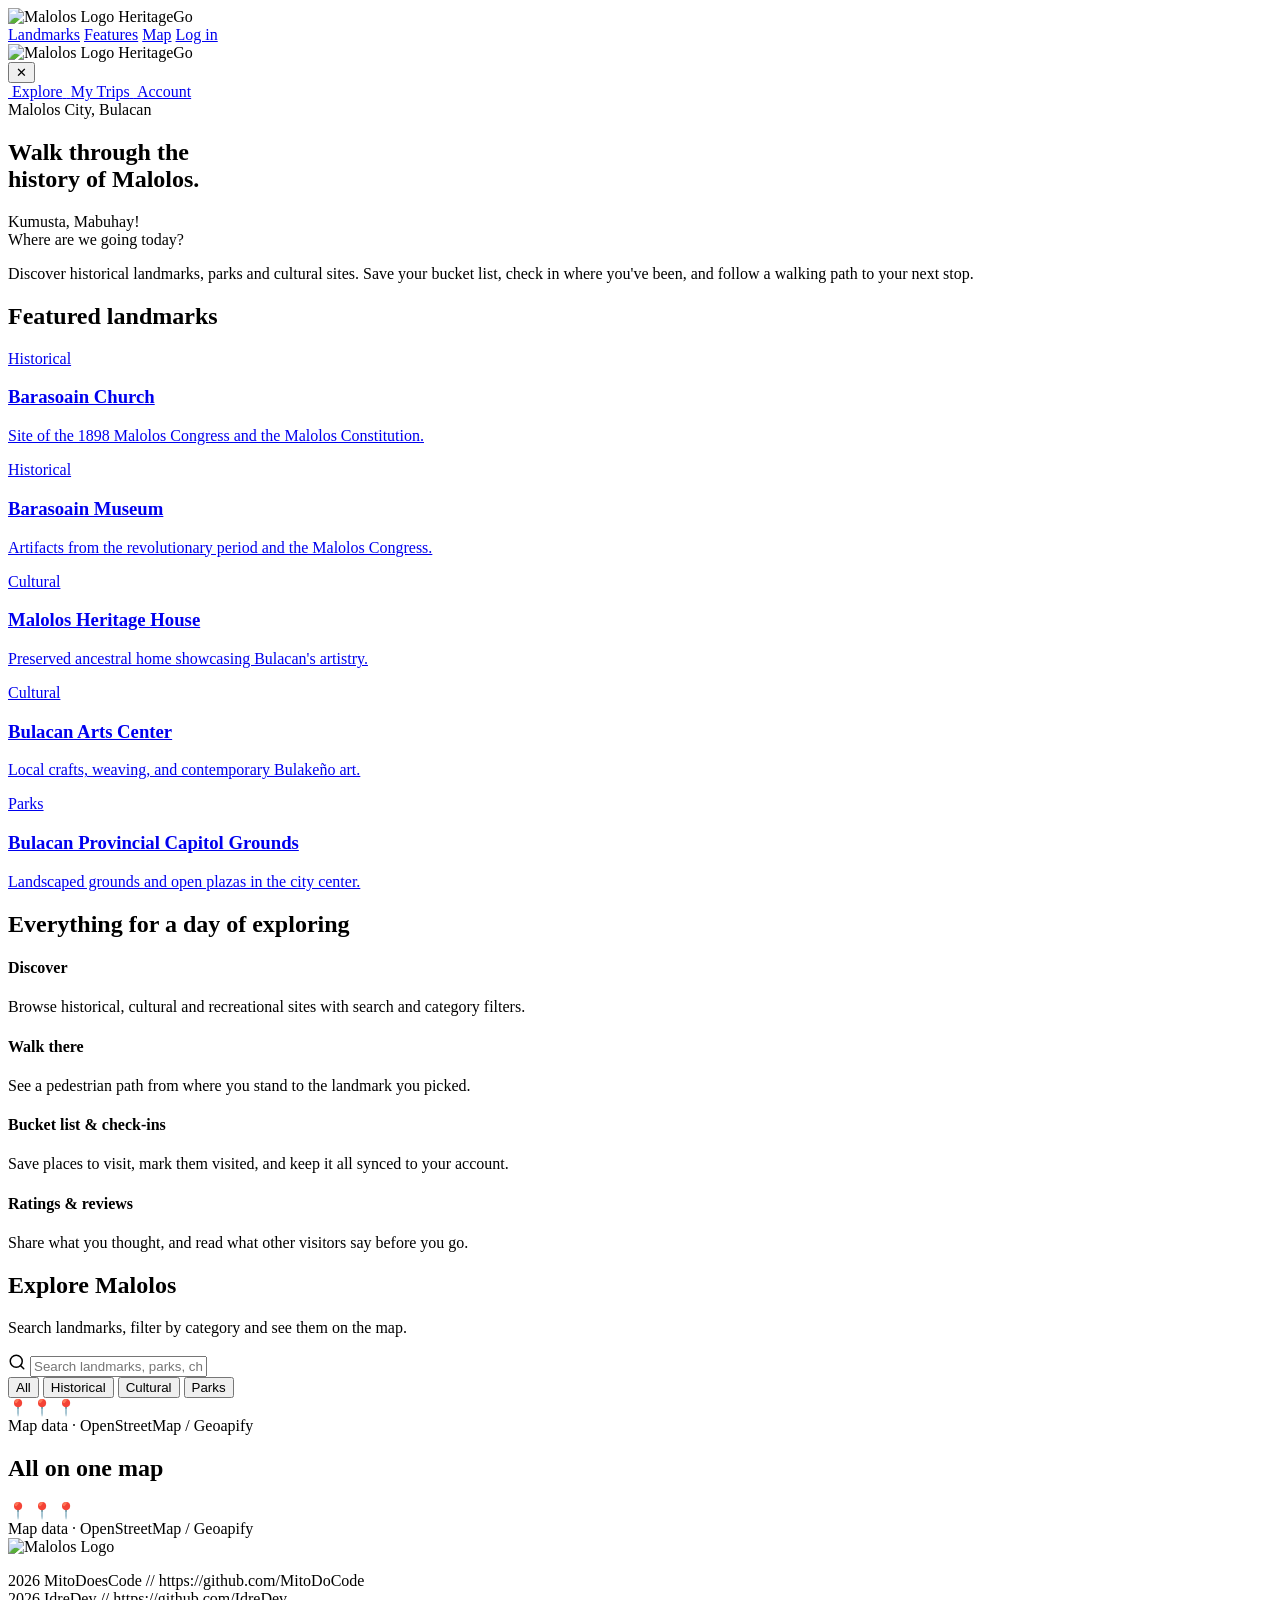
==== commit 654de1a9: "Update paths and add  announcements section" ====
--- a/docs/index.html
+++ b/docs/index.html
@@ -6,7 +6,7 @@
   <title>HeritageGo — Malolos</title>
   <link rel="preconnect" href="https://fonts.googleapis.com">
   <link rel="preconnect" href="https://fonts.gstatic.com" crossorigin>
-  <link rel="stylesheet" href="CSS/landingPage.css">
+  <link rel="stylesheet" href="../CSS/landingPage.css">
   <link href="https://fonts.googleapis.com/css2?family=DM+Serif+Display:ital@0;1&family=Inter:opsz,wght@14..32,400;14..32,500;14..32,600&display=swap" rel="stylesheet">
 </head>
 <body>
@@ -14,51 +14,53 @@
   <!-- ========== HEADER ========== -->
   <header class="site-header">
 
-    <div class="logo" id="logoBtn" role="button" tabindex="0" aria-label="Open menu">
-      <span class="hamburger" aria-hidden="true">
-        <span></span>
-        <span></span>
-        <span></span>
-      </span>
-      <span class="logo-text">HeritageGo</span>
-    </div>
+   <div class="logo" id="logoBtn" role="button" tabindex="0" aria-label="Open menu">
+  <img src="../Images/logos/malolos logo.png" alt="Malolos Logo" class="logo-img">
+  <span class="hamburger" aria-hidden="true">
+    <span></span>
+    <span></span>
+    <span></span>
+  </span>
+  <span class="logo-text">HeritageGo</span>
+</div>
 
     <nav class="main-nav">
-      <a href="#explore">Landmarks</a>
-      <a href="#features">Features</a>
-      <a href="#map">Map</a>
-      <a href="HTML/login&signupPage.html" class="btn-login">Log in</a>
-    </nav>
+  <a href="#explore">Landmarks</a>
+  <a href="#features">Features</a>
+  <a href="#map">Map</a>
+  <a href="login&signupPage.html" class="btn-login">Log in</a>
+</nav>
   </header>
 
   <!-- ========== SIDEBAR ========== -->
   <div class="sidebar-overlay" id="sidebarOverlay"></div>
 
   <aside class="sidebar" id="sidebar" aria-hidden="true">
+
     <div class="sidebar-header">
-      <div class="logo">
-        <span class="logo-icon"></span>
-        <span class="logo-text">HeritageGo</span>
-      </div>
-      <button class="sidebar-close" id="sidebarClose" aria-label="Close menu">✕</button>
-    </div>
+  <div class="logo">
+    <img src="../Images/logos/malolos logo.png" alt="Malolos Logo" class="logo-img">
+    <span class="logo-text">HeritageGo</span>
+  </div>
+  <button class="sidebar-close" id="sidebarClose" aria-label="Close menu">✕</button>
+</div>
 
     <nav class="sidebar-nav">
-      <a href="HTML/landingPage.html" class="sidebar-link" data-page="explore">
-        <img src="Images/logos/compass.png" alt="" class="sidebar-icon-img">
-        <span>Explore</span>
-      </a>
-      <a href="HTML/mytripsPage.html" class="sidebar-link" data-page="trips">
-        <img src="Images/logos/wishlist.png" alt="" class="sidebar-icon-img">
-        <span>My Trips</span>
-      </a>
-      <a href="HTML/accountPage.html" class="sidebar-link" data-page="account">
-        <img src="Images/logos/user.png" alt="" class="sidebar-icon-img">
-        <span>Account</span>
-      </a>
-    </nav>
+  <a href="landingPage.html" class="sidebar-link" data-page="explore">
+    <img src="../Images/logos/compass.png" alt="" class="sidebar-icon-img">
+    <span>Explore</span>
+  </a>
+  <a href="mytripsPage.html" class="sidebar-link" data-page="trips">
+    <img src="../Images/logos/wishlist.png" alt="" class="sidebar-icon-img">
+    <span>My Trips</span>
+  </a>
+  <a href="accountPage.html" class="sidebar-link" data-page="account">
+    <img src="../Images/logos/user.png" alt="" class="sidebar-icon-img">
+    <span>Account</span>
+  </a>
+</nav>
+
   </aside>
-
   <!-- ========== HERO ========== -->
   <section class="hero">
     <div class="hero-content">
@@ -75,18 +77,23 @@
       </div>
     </div>
 
-    <div class="hero-image">
-      <div class="placeholder-graphic">
-        <div class="church-silhouette">
-          <div class="tower left"></div>
-          <div class="tower right"></div>
-          <div class="main-body"></div>
-          <div class="arch"></div>
-        </div>
-      </div>
-    </div>
-  </section>
-
+    <!-- NEW HERO ANNOUNCEMENTS SLIDER -->
+    <div class="hero-announcements">
+      <!-- The track moves, the wrapper hides overflow -->
+      <div class="announcement-track" id="announcementTrack">
+        <!-- Content is injected by JS -->
+      </div>
+      
+      <!-- Dot indicators -->
+      <div class="announcement-dots" id="announcementDots">
+        <span class="dot active"></span>
+        <span class="dot"></span>
+      </div>
+    </div>
+    
+  </section>
+
+  
   <!-- ========== FEATURED LANDMARKS ========== -->
   <section class="featured" id="landmarks">
     <div class="section-header">
@@ -95,7 +102,8 @@
 
     <div class="card-grid" id="cardGrid">
 
-      <a href="HTML/placesPage.html?id=barasoain" class="card" data-category="historical">
+      <!-- Card 1 -->
+      <a href="placesPage.html?id=barasoain" class="card" data-category="historical">
         <div class="card-image"><div class="mini-graphic"></div></div>
         <div class="card-body">
           <span class="card-tag">Historical</span>
@@ -104,7 +112,47 @@
         </div>
       </a>
 
-      <a href="HTML/placesPage.html?id=barasoain-museum" class="card" data-category="historical">
+      <!-- Card 2 
+      <a href="placesPage.html?id=casa-real" class="card" data-category="historical">
+        <div class="card-image"><div class="mini-graphic"></div></div>
+        <div class="card-body">
+          <span class="card-tag">Historical</span>
+          <h3>Casa Real Shrine</h3>
+          <p>Former seat of government of the First Philippine Republic.</p>
+        </div>
+      </a>-->
+
+      <!-- Card 3 
+      <a href="placesPage.html?id=malolos-cathedral" class="card" data-category="cultural">
+        <div class="card-image"><div class="mini-graphic"></div></div>
+        <div class="card-body">
+          <span class="card-tag">Cultural</span>
+          <h3>Malolos Cathedral</h3>
+          <p>The Immaculate Conception parish church at the heart of the town center.</p>
+        </div>
+      </a>-->
+
+      <!-- Card 4 
+      <a href="placesPage.html?id=paseo" class="card" data-category="parks">
+        <div class="card-image"><div class="mini-graphic"></div></div>
+        <div class="card-body">
+          <span class="card-tag">Parks</span>
+          <h3>Paseo del Congreso</h3>
+          <p>A walkable promenade connecting the heritage sites.</p>
+        </div>
+      </a>
+
+       Extra Historical 
+      <a href="placesPage.html?id=republic-shrine" class="card" data-category="historical">
+        <div class="card-image"><div class="mini-graphic"></div></div>
+        <div class="card-body">
+          <span class="card-tag">Historical</span>
+          <h3>Malolos Republic Shrine</h3>
+          <p>Marker honoring the birthplace of Asia's first republic.</p>
+        </div>
+      </a> -->
+
+      <a href="placesPage.html?id=barasoain-museum" class="card" data-category="historical">
         <div class="card-image"><div class="mini-graphic"></div></div>
         <div class="card-body">
           <span class="card-tag">Historical</span>
@@ -113,7 +161,8 @@
         </div>
       </a>
 
-      <a href="HTML/placesPage.html?id=heritage-house" class="card" data-category="cultural">
+      <!-- Extra Cultural -->
+      <a href="placesPage.html?id=heritage-house" class="card" data-category="cultural">
         <div class="card-image"><div class="mini-graphic"></div></div>
         <div class="card-body">
           <span class="card-tag">Cultural</span>
@@ -122,7 +171,7 @@
         </div>
       </a>
 
-      <a href="HTML/placesPage.html?id=arts-center" class="card" data-category="cultural">
+      <a href="placesPage.html?id=arts-center" class="card" data-category="cultural">
         <div class="card-image"><div class="mini-graphic"></div></div>
         <div class="card-body">
           <span class="card-tag">Cultural</span>
@@ -131,14 +180,24 @@
         </div>
       </a>
 
-      <a href="HTML/placesPage.html?id=capitol-grounds" class="card" data-category="parks">
+      <!-- Extra Parks 
+      <a href="placesPage.html?id=sports-complex" class="card" data-category="parks">
+        <div class="card-image"><div class="mini-graphic"></div></div>
+        <div class="card-body">
+          <span class="card-tag">Parks</span>
+          <h3>Malolos Sports Complex</h3>
+          <p>Green open space for jogging, picnics, and community events.</p>
+        </div>
+      </a>-->
+
+      <a href="placesPage.html?id=capitol-grounds" class="card" data-category="parks">
         <div class="card-image"><div class="mini-graphic"></div></div>
         <div class="card-body">
           <span class="card-tag">Parks</span>
           <h3>Bulacan Provincial Capitol Grounds</h3>
           <p>Landscaped grounds and open plazas in the city center.</p>
         </div>
-      </a>
+      </a> 
 
     </div>
   </section>
@@ -166,7 +225,9 @@
     </div>
   </section>
 
-  <!-- ========== EXPLORE MALOLOS ========== -->
+
+
+    <!-- ========== EXPLORE MALOLOS ========== -->
   <section class="explore" id="explore">
     <h2 class="explore-title">Explore Malolos</h2>
     <p class="explore-sub">Search landmarks, filter by category and see them on the map.</p>
@@ -195,10 +256,12 @@
 
     <div class="explore-layout">
 
+      <!-- LEFT: landmark list -->
       <div class="explore-list" id="exploreList">
         <!-- rendered by JS -->
       </div>
 
+      <!-- RIGHT: map -->
       <div class="explore-map">
         <div class="map-canvas">
           <div class="road road-h1"></div>
@@ -224,6 +287,7 @@
     </div>
   </section>
 
+
   <!-- ========== MAP SECTION ========== -->
   <section class="map-section" id="map">
     <h2>All on one map</h2>
@@ -252,17 +316,17 @@
   <!-- ========== FOOTER ========== -->
   <footer class="site-footer">
     <div class="footer-inner">
-      <div class="footer-logo">HeritageGo</div>
+        <img src="../Images/logos/malolos logo.png" alt="Malolos Logo" class="footer-logo-img">
       <p class="footer-text">
-        2026 MitoDoesCode // https://github.com/MitoDoCode
-        <br>
-        2026 IdreDev // https://github.com/IdreDev
+       2026 MitoDoesCode // https://github.com/MitoDoCode
+       <br>
+       2026 IdreDev // https://github.com/IdreDev
       </p>
     </div>
   </footer>
 
-  <script src="JS/landingPage.js"></script>
-  <script src="JS/easteregg.js"></script>
-  <script src="JS/landingpageSidebar.js"></script>
+  <script src="../JS/landingPage.js"></script>
+  <script src="../JS/easteregg.js"></script>
+  <script src="../JS/landingpageSidebar.js"></script>
 </body>
 </html>
